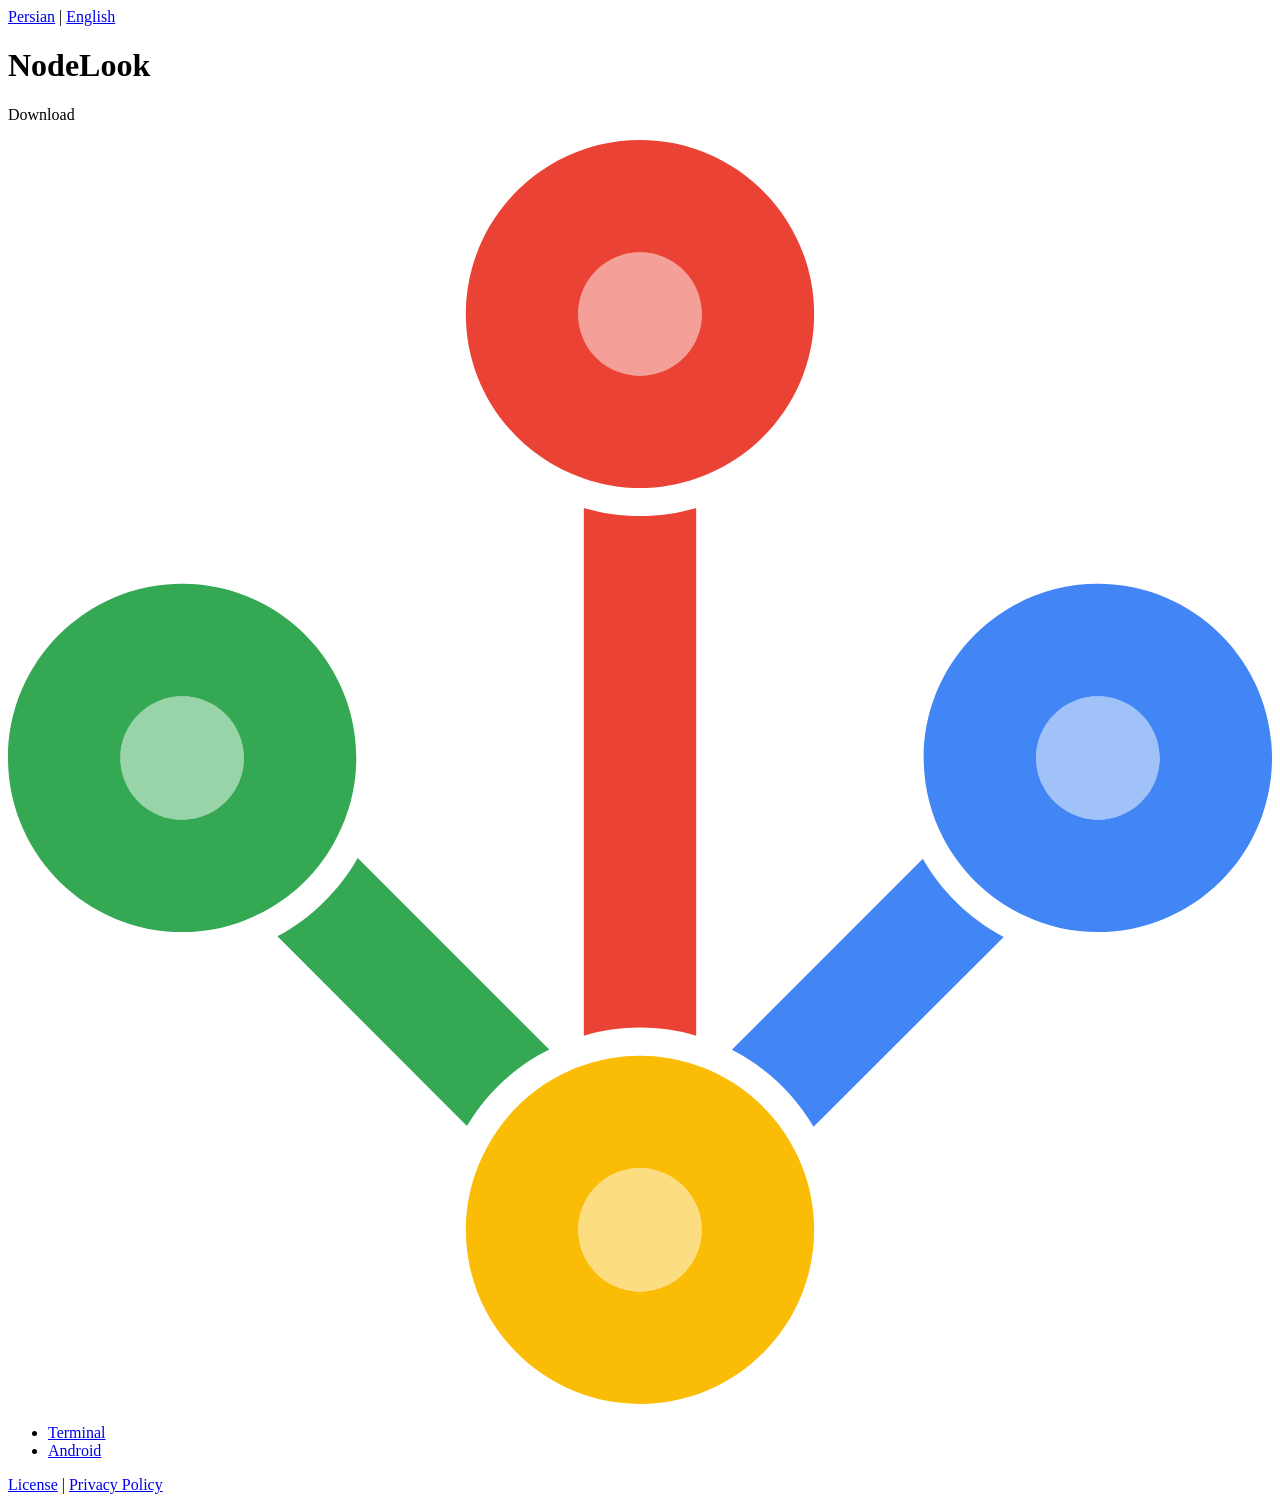
==== en/index.html @ fdbad0ce "Add logo" ====
<!doctype html>
<html lang="en" dir="ltr">

<head>
  <meta charset="utf-8" />
  <meta name="viewport" content="width=device-width, initial-scale=1" />
  <meta name="description" content="A general website checker for users facing internet restrictions.">
  <title>NodeLook</title>
  <link rel="mask-icon" href="https://nodelook.github.io/assets/pinned.svg" color="#000000">
  <link rel="alternate icon" type="image/png" href="https://nodelook.github.io/assets/favicon.png">
  <link rel="icon" type="image/svg+xml" href="https://nodelook.github.io/assets/favicon.svg">
  <meta name="theme-color" content="#1e2327">
  <meta name="color-scheme" content="light dark" />
</head>

<body>
  <header>
    <a href="../fa">Persian</a> | <a href="../en">English</a>
    <h1>NodeLook</h1>
    <p>Download</p>
  </header>
  <main>
    <img src="https://nodelook.github.io/assets/favicon.svg" alt="NodeLook Logo" />
    <nav aria-label="Main navigation">
      <ul>
        <li>
          <a href="./terminal">Terminal</a>
        </li>
        <li>
          <a href="./android">Android</a>
        </li>
      </ul>
    </nav>
  </main>
  <footer>
    <a href="./license">License</a> | <a href="./privacy-policy">Privacy Policy</a>
  </footer>
</body>

</html>
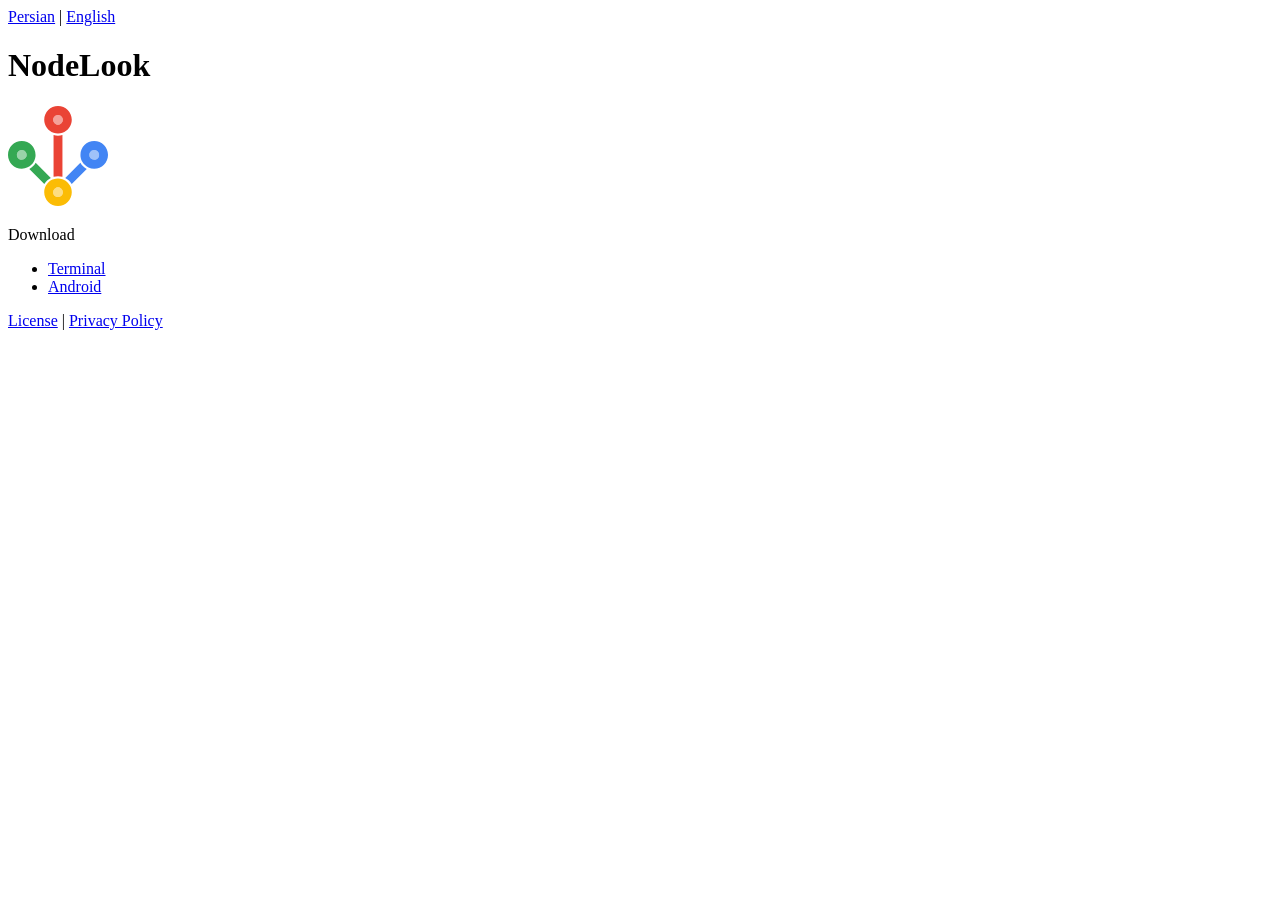
==== commit 52741a7e: "Improve logo" ====
--- a/en/index.html
+++ b/en/index.html
@@ -17,10 +17,10 @@
   <header>
     <a href="../fa">Persian</a> | <a href="../en">English</a>
     <h1>NodeLook</h1>
+    <img src="https://nodelook.github.io/assets/favicon.svg" alt="NodeLook Logo" width="100" />
     <p>Download</p>
   </header>
   <main>
-    <img src="https://nodelook.github.io/assets/favicon.svg" alt="NodeLook Logo" />
     <nav aria-label="Main navigation">
       <ul>
         <li>
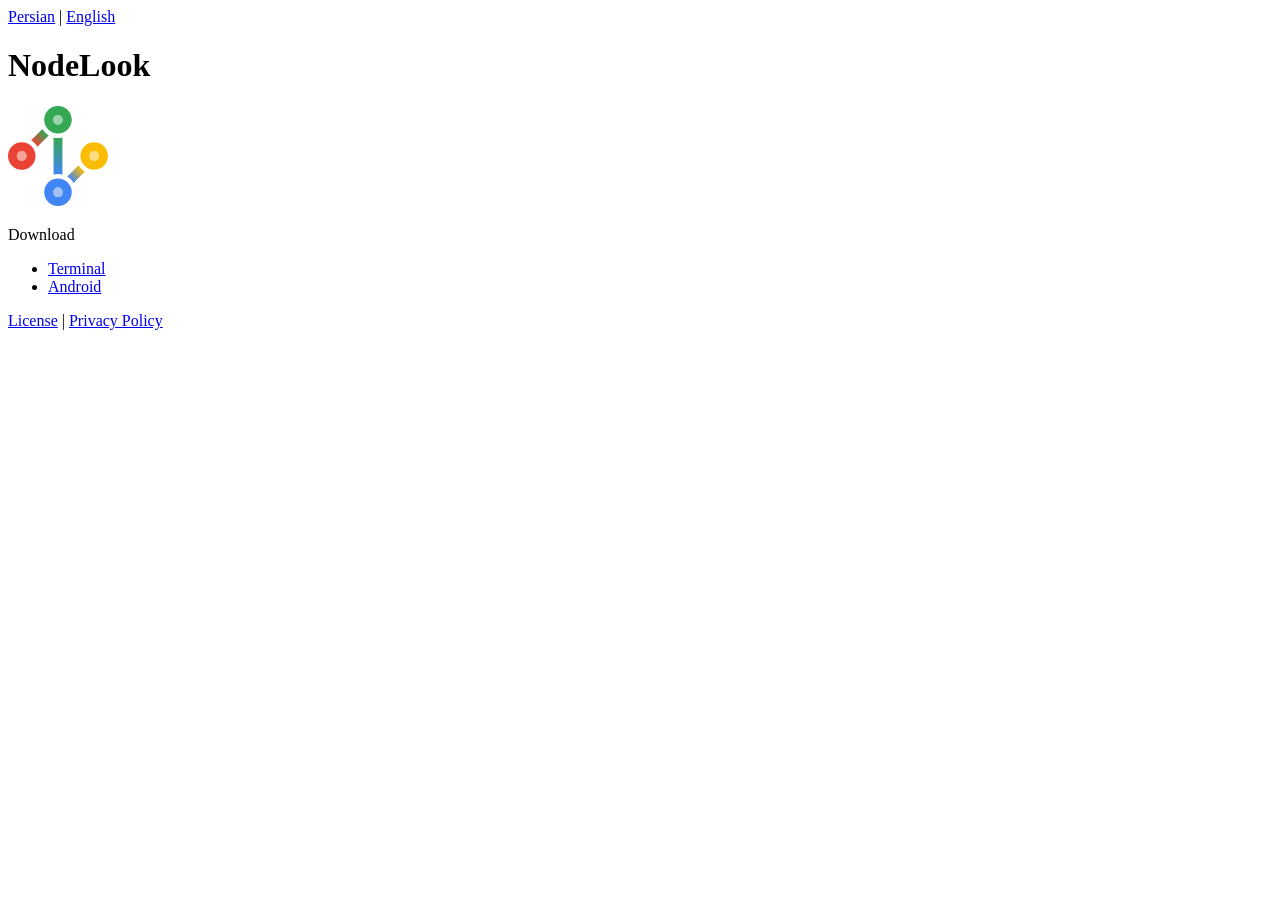
==== commit 1a6e058f: "Support Atom Feed" ====
--- a/en/index.html
+++ b/en/index.html
@@ -2,15 +2,18 @@
 <html lang="en" dir="ltr">
 
 <head>
+  <title>NodeLook</title>
   <meta charset="utf-8" />
   <meta name="viewport" content="width=device-width, initial-scale=1" />
-  <meta name="description" content="A general website checker for users facing internet restrictions.">
-  <title>NodeLook</title>
-  <link rel="mask-icon" href="https://nodelook.github.io/assets/pinned.svg" color="#000000">
-  <link rel="alternate icon" type="image/png" href="https://nodelook.github.io/assets/favicon.png">
-  <link rel="icon" type="image/svg+xml" href="https://nodelook.github.io/assets/favicon.svg">
-  <meta name="theme-color" content="#1e2327">
+  <meta name="description" content="A general website checker for users facing internet restrictions." />
+  <meta name="theme-color" content="#1e2327" />
   <meta name="color-scheme" content="light dark" />
+  <meta name="google" content="notranslate" />
+  <link rel="mask-icon" href="https://nodelook.github.io/assets/pinned.svg" color="#000000" />
+  <link rel="alternate icon" type="image/png" href="https://nodelook.github.io/assets/favicon.png" />
+  <link rel="icon" type="image/svg+xml" href="https://nodelook.github.io/assets/favicon.svg" />
+  <link rel="alternate" type="application/atom+xml" title="NodeLook" href="https://nodelook.github.io/en/feed.rss" />
+  <link rel="canonical" href="https://nodelook.github.io/en" />
 </head>
 
 <body>
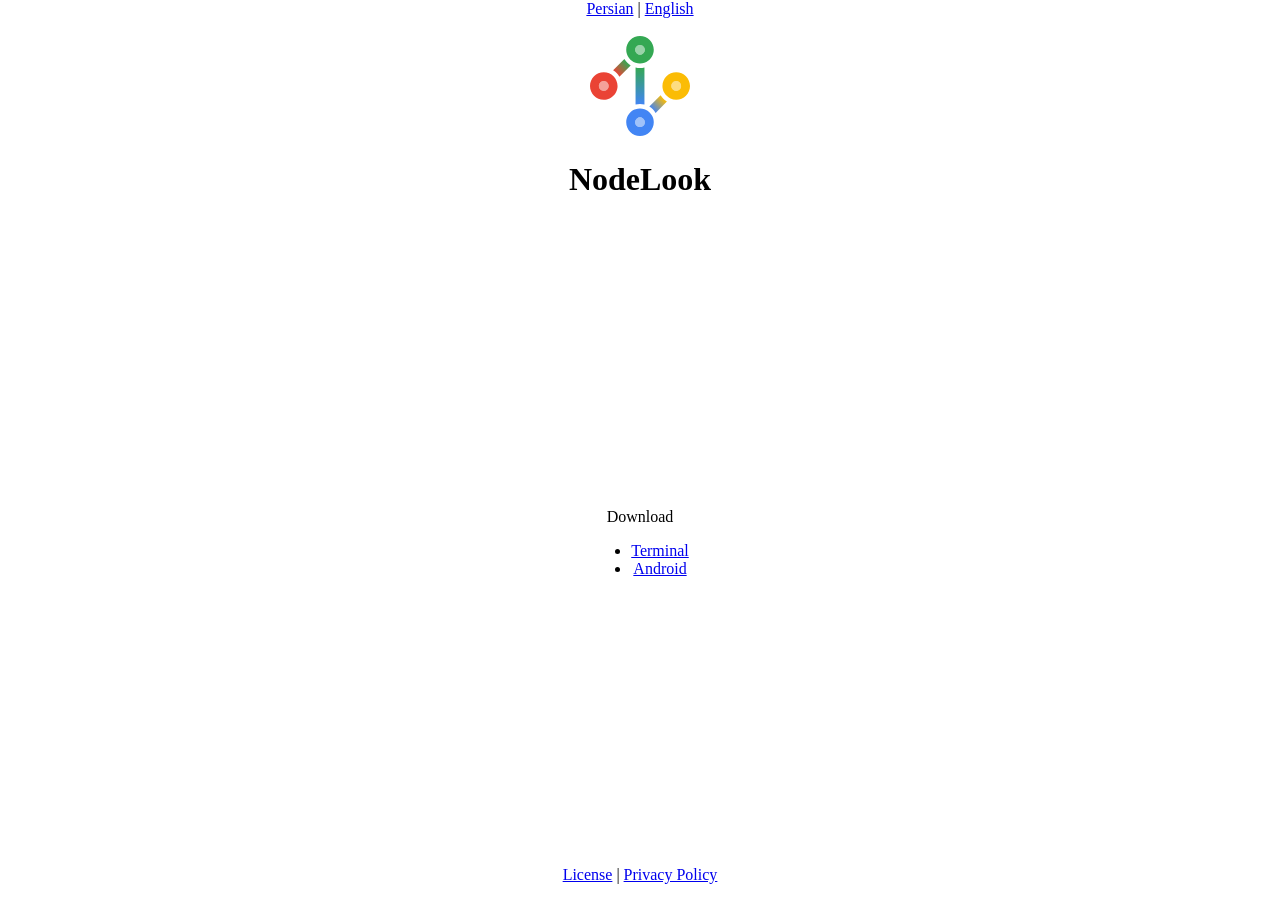
==== commit 9076584b: "Improve styles" ====
--- a/en/index.html
+++ b/en/index.html
@@ -9,34 +9,37 @@
   <meta name="theme-color" content="#1e2327" />
   <meta name="color-scheme" content="light dark" />
   <meta name="google" content="notranslate" />
-  <link rel="mask-icon" href="https://nodelook.github.io/assets/pinned.svg" color="#000000" />
-  <link rel="alternate icon" type="image/png" href="https://nodelook.github.io/assets/favicon.png" />
-  <link rel="icon" type="image/svg+xml" href="https://nodelook.github.io/assets/favicon.svg" />
-  <link rel="alternate" type="application/atom+xml" title="NodeLook" href="https://nodelook.github.io/en/feed.rss" />
-  <link rel="canonical" href="https://nodelook.github.io/en" />
+  <link rel="mask-icon" href="../images/pinned.svg" color="#000000" />
+  <link rel="alternate icon" type="image/png" href="../images/favicon.png" />
+  <link rel="icon" type="image/svg+xml" href="../images/favicon.svg" />
+  <link rel="alternate" type="application/atom+xml" title="NodeLook" href="./feed.rss" />
+  <link rel="canonical" href="https://nodelook.github.io/en/index.html" />
+  <link rel="stylesheet" href="../css/background.css">
+  <link rel="stylesheet" href="../css/style.css">
 </head>
 
 <body>
   <header>
-    <a href="../fa">Persian</a> | <a href="../en">English</a>
+    <a href="../fa/index.html">Persian</a> | <a href="../en/index.html">English</a>
+    <br/><br/>
+    <img src="../images/favicon.svg" alt="NodeLook Logo" width="100" />
     <h1>NodeLook</h1>
-    <img src="https://nodelook.github.io/assets/favicon.svg" alt="NodeLook Logo" width="100" />
-    <p>Download</p>
   </header>
   <main>
     <nav aria-label="Main navigation">
+      <p>Download</p>
       <ul>
         <li>
-          <a href="./terminal">Terminal</a>
+          <a href="./terminal.html">Terminal</a>
         </li>
         <li>
-          <a href="./android">Android</a>
+          <a href="./android.html">Android</a>
         </li>
       </ul>
     </nav>
   </main>
   <footer>
-    <a href="./license">License</a> | <a href="./privacy-policy">Privacy Policy</a>
+    <a href="./license.html">License</a> | <a href="./privacy-policy.html">Privacy Policy</a>
   </footer>
 </body>
 
--- a/css/background.css
+++ b/css/background.css
@@ -0,0 +1,11 @@
+body {
+  background: white;
+  color: black;
+}
+
+@media (prefers-color-scheme: dark) {
+  body {
+    background: black;
+    color: white;
+  }
+}
--- a/css/style.css
+++ b/css/style.css
@@ -0,0 +1,17 @@
+body {
+  min-height: 100vh;
+  margin: 0;
+  display: flex;
+  flex-direction: column;
+  text-align: center;
+}
+
+main {
+  margin-inline: auto;
+  margin-top: auto;
+}
+
+footer {
+  margin-top: auto;
+  margin-bottom: 1rem;
+}
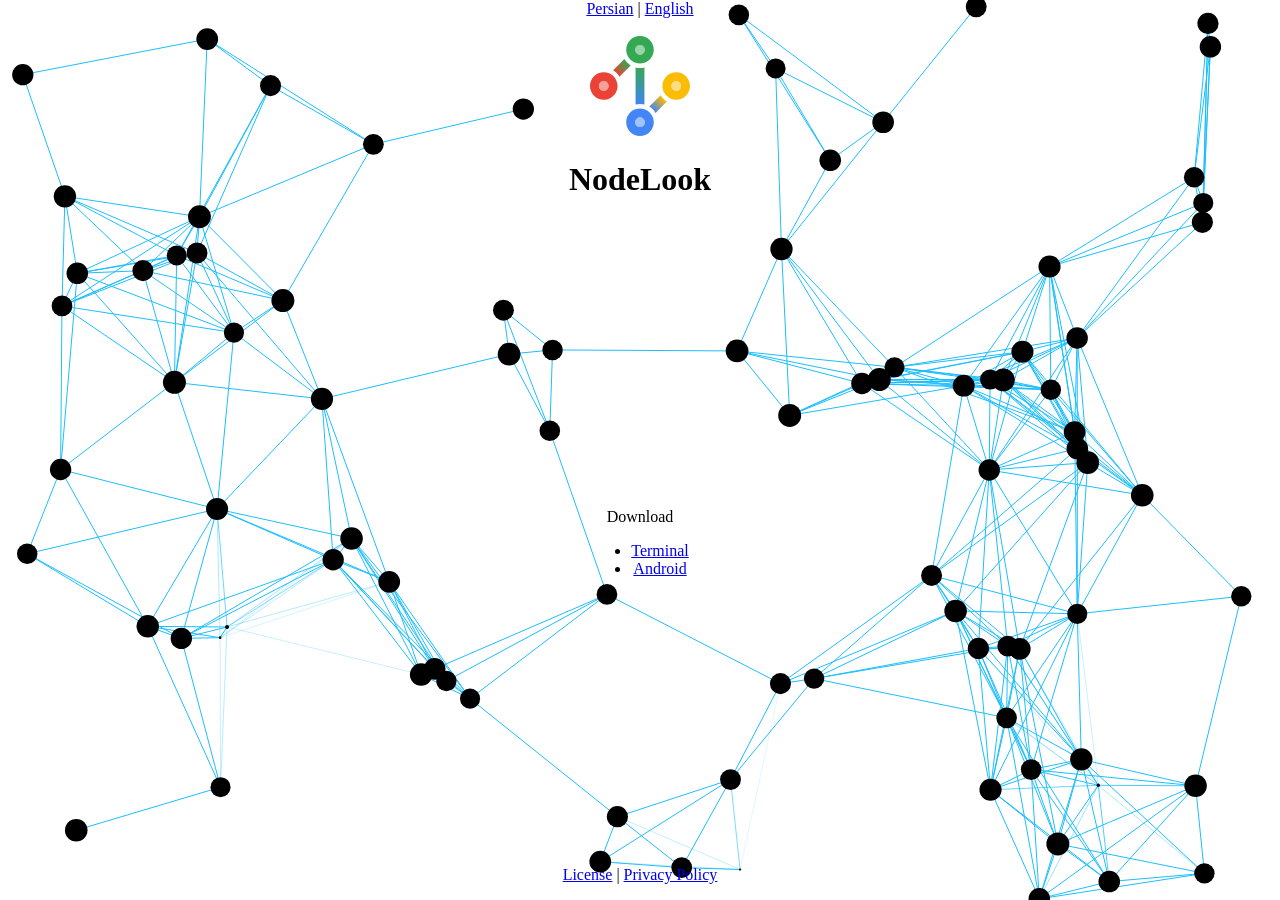
==== commit 6fde3dda: "Add background animation" ====
--- a/en/index.html
+++ b/en/index.html
@@ -16,12 +16,13 @@
   <link rel="canonical" href="https://nodelook.github.io/en/index.html" />
   <link rel="stylesheet" href="../css/background.css">
   <link rel="stylesheet" href="../css/style.css">
+  <link rel="stylesheet" href="../css/animation.css">
 </head>
 
 <body>
   <header>
     <a href="../fa/index.html">Persian</a> | <a href="../en/index.html">English</a>
-    <br/><br/>
+    <br /><br />
     <img src="../images/favicon.svg" alt="NodeLook Logo" width="100" />
     <h1>NodeLook</h1>
   </header>
@@ -41,6 +42,8 @@
   <footer>
     <a href="./license.html">License</a> | <a href="./privacy-policy.html">Privacy Policy</a>
   </footer>
+  <div id="container"></div>
+  <script src="../js/animation.js"></script>
 </body>
 
 </html>
--- a/css/animation.css
+++ b/css/animation.css
@@ -0,0 +1,10 @@
+#container {
+  position: absolute;
+  top: 0;
+  left: 0;
+  width: 100%;
+  height: 100%;
+  overflow: hidden;
+  inset: 0;
+  z-index: -1;
+}
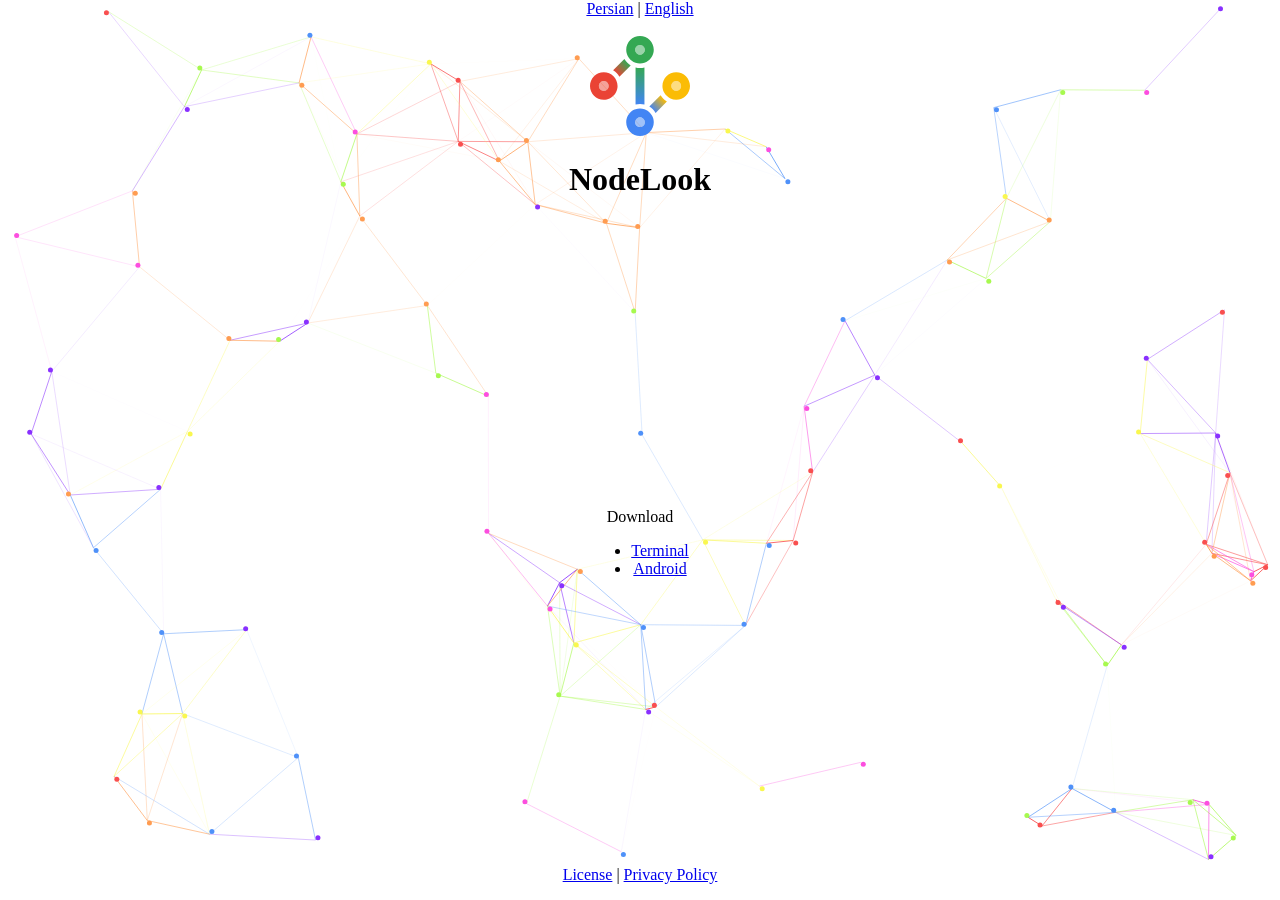
==== commit 7020200b: "Update background animation" ====
--- a/en/index.html
+++ b/en/index.html
@@ -42,7 +42,7 @@
   <footer>
     <a href="./license.html">License</a> | <a href="./privacy-policy.html">Privacy Policy</a>
   </footer>
-  <div id="container"></div>
+  <canvas id="canvas"></canvas>
   <script src="../js/animation.js"></script>
 </body>
 
--- a/css/background.css
+++ b/css/background.css
@@ -1,11 +1,16 @@
-body {
-  background: white;
-  color: black;
+:root {
+  --background-color: white;
+  --text-color: black;
 }
 
 @media (prefers-color-scheme: dark) {
-  body {
-    background: black;
-    color: white;
+  :root {
+    --background-color: black;
+    --text-color: white;
   }
+}
+
+body {
+  background: var(--background-color);
+  color: var(--text-color);
 }
--- a/css/style.css
+++ b/css/style.css
@@ -4,6 +4,7 @@
   display: flex;
   flex-direction: column;
   text-align: center;
+  overflow: hidden;
 }
 
 main {
@@ -14,4 +15,4 @@
 footer {
   margin-top: auto;
   margin-bottom: 1rem;
-}+}
--- a/css/animation.css
+++ b/css/animation.css
@@ -1,4 +1,4 @@
-#container {
+#canvas {
   position: absolute;
   top: 0;
   left: 0;
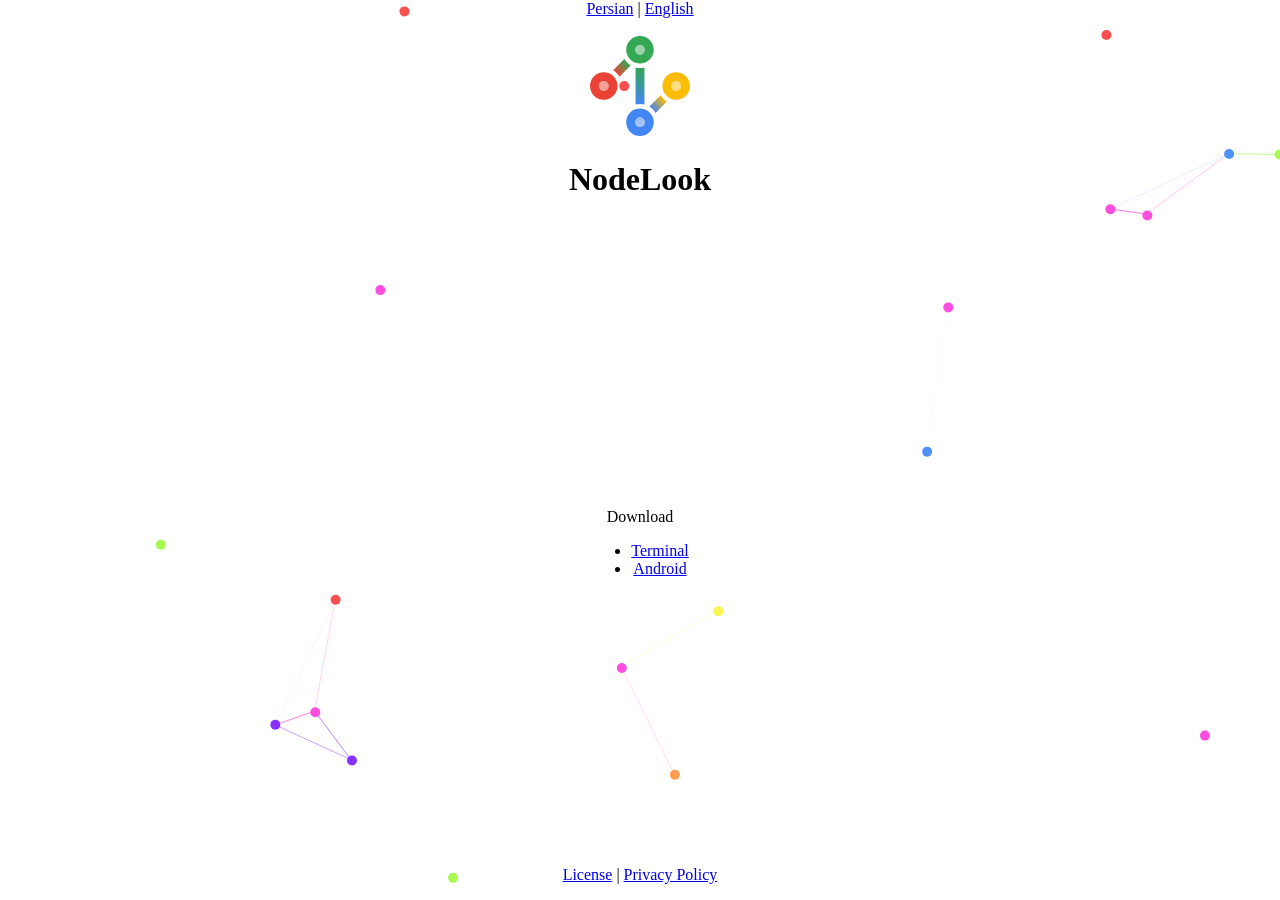
==== commit 0a5bb061: "link alternate pages" ====
--- a/en/index.html
+++ b/en/index.html
@@ -17,6 +17,9 @@
   <link rel="stylesheet" href="../css/background.css">
   <link rel="stylesheet" href="../css/style.css">
   <link rel="stylesheet" href="../css/animation.css">
+  <link rel="alternate" hreflang="en" href="https://nodelook.github.io/en/index.html" />
+  <link rel="alternate" hreflang="fa" href="https://nodelook.github.io/fa/index.html" />
+  <link rel="alternate" hreflang="x-default" href="https://nodelook.github.io/en/index.html" />
 </head>
 
 <body>
